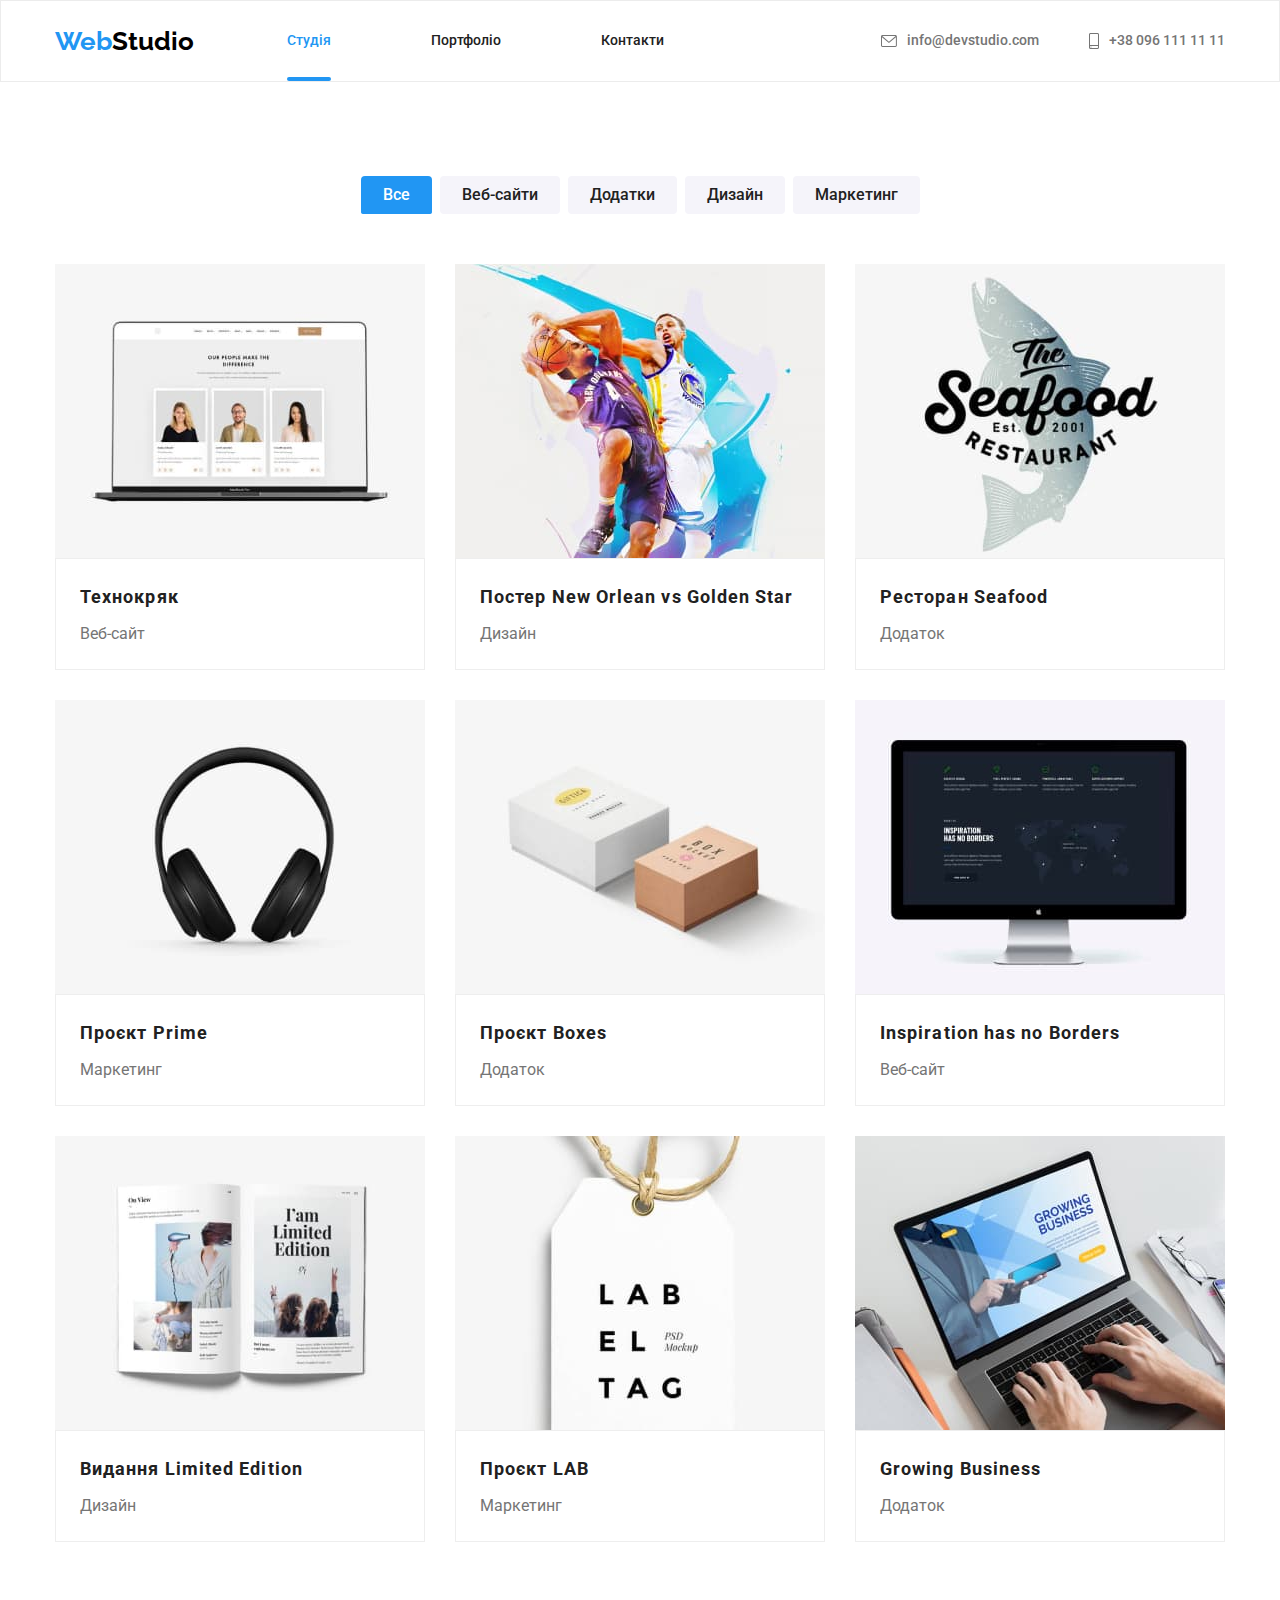
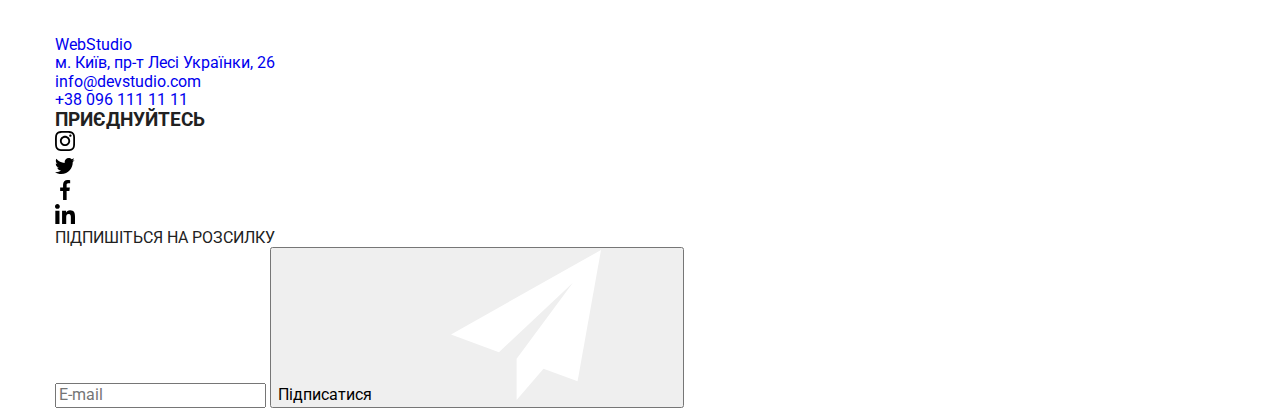
==== portfolio.html @ e9594032 "scss" ====
<!DOCTYPE html>
<html lang="en">
	<head>
		<meta charset="UTF-8" />
		<meta http-equiv="X-UA-Compatible" content="IE=edge" />
		<meta name="viewport" content="width=device-width, initial-scale=1.0" />
		<title>portfolio</title>
		<link rel="stylesheet" href="https://cdn.jsdelivr.net/npm/modern-normalize@1.1.0/modern-normalize.min.css" />
		<link rel="preconnect" href="https://fonts.googleapis.com" />
		<link rel="preconnect" href="https://fonts.gstatic.com" crossorigin />
		<link
			href="https://fonts.googleapis.com/css2?family=Raleway:wght@700&family=Roboto:wght@400;500;700;900&display=swap"
			rel="stylesheet"
		/>
		<link rel="stylesheet" href="./css/main.min.css" />
	</head>
	<body>
		<!-- HEDER -->
		<header class="page-header">
			<div class="container page-heder-container">
				<nav class="navigation">
					<a class="link logo" href="./index.html">Web<span class="logo2">Studio</span></a>
					<ul class="menu nav-menu">
						<li class="menu__item list">
							<a class="menu__link current link" href="./index.html">Студія</a>
						</li>
						<li class="menu__item list">
							<a class="menu__link link" href="./portfolio.html">Портфоліо</a>
						</li>
						<li class="menu__item list"><a class="menu__link link" href="">Контакти</a></li>
					</ul>
				</nav>
				<ul class="menu mail-phone-item">
					<li class="menu__item list">
						<a class="mail link" href="mailto:info@devstudio.com">
							<svg class="mail-svg" width="16" height="12">
								<use href="./images/svg/icons.svg#icon-envelope_hover"></use>
							</svg>
							info@devstudio.com</a
						>
					</li>
					<li class="menu__item list">
						<a class="phone-number link" href="tel:+380961111111">
							<svg class="phone-svg" width="10" height="16">
								<use href="./images/svg/icons.svg#icon-smartphone"></use>
							</svg>
							+38 096 111 11 11</a
						>
					</li>
				</ul>
				<button type="button" class="mobile-menu-open" data-menu-open>
					<svg class="mobile-menu-open_icon" width="40" height="40">
						<use href="./images/svg/icons.svg#icon-menu_40px"></use>
					</svg>
				</button>
			</div>
			<div class="mobile-menu is-open" data-menu>
				<div class="container mobile-menu__container">
					<button type="button" class="mobile-menu__close-btn" data-menu-close>
						<svg class="mobile-menu__close-icon" width="40" height="40">
							<use href="./images/svg/icons.svg#icon-close-black"></use>
						</svg>
					</button>
					<ul class="mobile-menu-item">
						<li class="mobile-menu-items list"
							><a class="mobile-menu-items-link current link" href="./index.html">Студія</a></li
						>
						<li class="mobile-menu-items list"
							><a class="mobile-menu-items-link link" href="./portfolio.html">Портфоліо</a></li
						>
						<li class="mobile-menu-items list"><a class="mobile-menu-items-link link" href="">Контакти</a></li>
					</ul>
					<ul class="mobile-menu-item-contacts">
						<li class="mobile-menu-contacts-phone list"
							><a class="mobile-menu-contacts-phone-link link" href="tel:+380961111111">+38 096 111 11 11</a></li
						>
						<li class="mobile-menu-contacts-mail list"
							><a class="mobile-menu-contacts-mail-link link" href="mailto:info@devstudio.com"
								>info@devstudio.com</a
							></li
						>
					</ul>
					<ul class="mobile-menu-item-social">
						<li class="list"><a class="mobile-menu-item-social-link link" href="">Instagram</a></li>
						<li class="list"><a class="mobile-menu-item-social-link link" href="">Twitter</a></li>
						<li class="list"><a class="mobile-menu-item-social-link link" href="">Facebook</a></li>
						<li class="list"><a class="mobile-menu-item-social-link link" href="">Linkedin</a></li>
					</ul>
				</div>
			</div>
		</header>
		<!-- /HEDER -->
		<main>
			<section class="portfolio-section">
				<div class="container">
					<h1 hidden>Портфоліо</h1>
					<ul class="portfolio-menu">
						<li class="list"><button class="portfolio-btn current" type="button">Все</button></li>
						<li class="list"><button class="portfolio-btn" type="button">Веб-сайти</button></li>
						<li class="list"><button class="portfolio-btn" type="button">Додатки</button></li>
						<li class="list"><button class="portfolio-btn" type="button">Дизайн</button></li>
						<li class="list"><button class="portfolio-btn" type="button">Маркетинг</button></li>
					</ul>
					<ul class="work-items">
						<li class="work-items-cards list">
							<a class="link-work-items-cards link" href="./images/portfolio/website.jpg">
								<div class="link-work-items-cards-wrapper"
									><img src="./images/portfolio/website.jpg" alt="laptop" width="370" height="295" />
									<p class="overlay"
										>Ресурс пропонує комплексні пропозиції з різним рівнем функціоналу та сервісів. Все це дозволить
										відвідувачу отримати вичерпні відомості про компанію чи приватну особу.</p
									></div
								>
								<div class="work-items-categories">
									<h2 class="works link">Технокряк</h2>
									<p class="categories-works list">Веб-сайт</p>
								</div></a
							>
						</li>
						<li class="work-items-cards list">
							<a class="link-work-items-cards link" href="./images/portfolio/design.jpg">
								<div class="link-work-items-cards-wrapper">
									<img src="./images/portfolio/design.jpg" alt="basketball players" width="370" height="295" />
									<p class="overlay"
										>Ресурс пропонує комплексні пропозиції з різним рівнем функціоналу та сервісів. Все це дозволить
										відвідувачу отримати вичерпні відомості про компанію чи приватну особу.</p
									></div
								>
								<div class="work-items-categories">
									<h2 class="works link">Постер New Orlean vs Golden Star</h2>
									<p class="categories-works list">Дизайн</p>
								</div></a
							>
						</li>
						<li class="work-items-cards list">
							<a class="link-work-items-cards link" href="./images/portfolio/seafood.jpg">
								<div class="link-work-items-cards-wrapper">
									<img src="./images/portfolio/seafood.jpg" alt="The seafood restaurant" width="370" height="295" />
									<p class="overlay"
										>Ресурс пропонує комплексні пропозиції з різним рівнем функціоналу та сервісів. Все це дозволить
										відвідувачу отримати вичерпні відомості про компанію чи приватну особу.</p
									></div
								>
								<div class="work-items-categories">
									<h2 class="works link">Ресторан Seafood</h2>
									<p class="categories-works list">Додаток</p>
								</div></a
							>
						</li>
						<li class="work-items-cards list">
							<a class="link-work-items-cards link" href="./images/portfolio/marketing.jpg">
								<div class="link-work-items-cards-wrapper">
									<img src="./images/portfolio/marketing.jpg" alt="headphones" width="370" height="295" />
									<p class="overlay"
										>Ресурс пропонує комплексні пропозиції з різним рівнем функціоналу та сервісів. Все це дозволить
										відвідувачу отримати вичерпні відомості про компанію чи приватну особу.</p
									></div
								>
								<div class="work-items-categories">
									<h2 class="works link">Проєкт Prime</h2>
									<p class="categories-works list">Маркетинг</p>
								</div></a
							>
						</li>
						<li class="work-items-cards list">
							<a class="link-work-items-cards link" href="./images/portfolio/boxes.jpg">
								<div class="link-work-items-cards-wrapper">
									<img src="./images/portfolio/boxes.jpg" alt="boxes" width="370" height="295" />
									<p class="overlay"
										>Ресурс пропонує комплексні пропозиції з різним рівнем функціоналу та сервісів. Все це дозволить
										відвідувачу отримати вичерпні відомості про компанію чи приватну особу.</p
									></div
								>
								<div class="work-items-categories">
									<h2 class="works link">Проєкт Boxes</h2>
									<p class="categories-works list">Додаток</p>
								</div></a
							>
						</li>
						<li class="work-items-cards list">
							<a class="link-work-items-cards link" href="./images/portfolio/inspiration.jpg">
								<div class="link-work-items-cards-wrapper">
									<img src="./images/portfolio/inspiration.jpg" alt="monitor" width="370" height="295" />
									<p class="overlay"
										>Ресурс пропонує комплексні пропозиції з різним рівнем функціоналу та сервісів. Все це дозволить
										відвідувачу отримати вичерпні відомості про компанію чи приватну особу.</p
									></div
								>
								<div class="work-items-categories">
									<h2 class="works link">Inspiration has no Borders</h2>
									<p class="categories-works list">Веб-сайт</p>
								</div></a
							>
						</li>
						<li class="work-items-cards list">
							<a class="link-work-items-cards link" href="./images/portfolio/limitededition.jpg">
								<div class="link-work-items-cards-wrapper">
									<img
										src="./images/portfolio/limitededition.jpg"
										alt="Издание Limited Edition"
										width="370"
										height="295"
									/>
									<p class="overlay"
										>Ресурс пропонує комплексні пропозиції з різним рівнем функціоналу та сервісів. Все це дозволить
										відвідувачу отримати вичерпні відомості про компанію чи приватну особу.</p
									></div
								>
								<div class="work-items-categories">
									<h2 class="works link">Видання Limited Edition</h2>
									<p class="categories-works list">Дизайн</p>
								</div></a
							>
						</li>
						<li class="work-items-cards list">
							<a class="link-work-items-cards link" href="./images/portfolio/lab.jpg">
								<div class="link-work-items-cards-wrapper">
									<img src="./images/portfolio/lab.jpg" alt="label LAB" width="370" height="295" />
									<p class="overlay"
										>Ресурс пропонує комплексні пропозиції з різним рівнем функціоналу та сервісів. Все це дозволить
										відвідувачу отримати вичерпні відомості про компанію чи приватну особу.</p
									></div
								>
								<div class="work-items-categories">
									<h2 class="works link">Проєкт LAB</h2>
									<p class="categories-works list">Маркетинг</p>
								</div></a
							>
						</li>
						<li class="work-items-cards list">
							<a class="link-work-items-cards link" href="./images/portfolio/growingbusiness.jpg">
								<div class="link-work-items-cards-wrapper">
									<img
										src="./images/portfolio/growingbusiness.jpg"
										alt="laptop Growing Business"
										width="370"
										height="295"
									/>
									<p class="overlay"
										>Ресурс пропонує комплексні пропозиції з різним рівнем функціоналу та сервісів. Все це дозволить
										відвідувачу отримати вичерпні відомості про компанію чи приватну особу.</p
									></div
								>
								<div class="work-items-categories">
									<h2 class="works link">Growing Business</h2>
									<p class="categories-works list">Додаток</p>
								</div></a
							>
						</li>
					</ul>
				</div>
			</section>
		</main>
		<!-- FOOTER -->
		<footer class="footer">
			<div class="container social-contacts">
				<div class="logo-footer-general">
					<a class="link logo-footer" href="./index.html">Web<span class="logo-footer2">Studio</span></a>
					<address class="address">
						<ul class="contacts">
							<li class="contacts-item list">
								<a class="item-gps link" href="https://goo.su/DPFk" target="_blank" rel="noopener noreferrer"
									>м. Київ, пр-т Лесі Українки, 26</a
								>
							</li>
							<li class="contacts-item list">
								<a class="item-mail link" href="mailto:info@devstudio.com">info@devstudio.com</a>
							</li>
							<li class="contacts-item list">
								<a class="item-phone-number link" href="tel:+380961111111">+38 096 111 11 11</a>
							</li>
						</ul>
					</address>
				</div>
				<div class="social-footer">
					<h3 class="join-in">ПРИЄДНУЙТЕСЬ</h3>
					<ul class="footer-social">
						<li class="footer-social-item list">
							<a class="footer-social-item-link" href="">
								<svg class="footer-social-item-svg" width="20" height="20">
									<use href="./images/svg/icons.svg#icon-instagram"></use></svg
							></a>
						</li>
						<li class="footer-social-item list">
							<a class="footer-social-item-link" href="">
								<svg class="footer-social-item-svg" width="20" height="20">
									<use href="./images/svg/icons.svg#icon-twitter"></use></svg
							></a>
						</li>
						<li class="footer-social-item list">
							<a class="footer-social-item-link" href="">
								<svg class="footer-social-item-svg" width="20" height="20">
									<use href="./images/svg/icons.svg#icon-facebook"></use></svg
							></a>
						</li>
						<li class="footer-social-item list">
							<a class="footer-social-item-link" href="">
								<svg class="footer-social-item-svg" width="20" height="20">
									<use href="./images/svg/icons.svg#icon-linkedin"></use></svg
							></a>
						</li>
					</ul>
				</div>
				<form class="footer-form">
					<p class="paragraph-footer-form">ПІДПИШІТЬСЯ НА РОЗСИЛКУ</p>
					<div class="footer-form-item">
						<label><input type="email" name="user-mail" class="footer-form-mail" placeholder="E-mail" /></label>
						<button type="submit" class="footer-form-submit"
							>Підписатися
							<svg class="footer-svg-icon">
								<use href="./images/svg/icons.svg#icon-icon_send"></use>
							</svg> </button></div
				></form>
			</div>
		</footer>
		<!-- /FOOTER -->
	</body>
</html>
---- css/main.min.css ----
:root{--accent-color: #2196f3;--paragraph-color: #757575;--hero-background: #c4c4c4;--main-text-color: #212121;--main-text-font-size: 14px;--btn-background-color: #188ce8;--footer-background-color: #2f303a;--mail-phone-footer-color: rgba(255, 255, 255, 0.6);--team-background-color: #f5f4fa;--logo2-heder-color: #000000;--text-color-modal-btn: #ffffff;--text-color-portfolio-btn-hf: #ffffff;--hero-text-color: #ffffff;--background-color-sections: #ffffff;--employee-background-color: #f5f4fa;--current-color: #ffffff;--item-gps-color: #ffffff;--logo2-footer-color: #ffffff;--portfolio-btn-background-color: #f5f4fa;--social-hover-svg: #ffffff}h1,h2,h3,h4,h5,h6,p{margin-top:0;margin-bottom:0}ul,ol{margin-top:0;margin-bottom:0;padding-left:0}img{display:block;max-width:100%;height:auto}button{cursor:pointer}.list{list-style:none}.link{text-decoration:none}body{font-family:"Roboto",sans-serif;color:var(--main-text-color)}.address{font-style:normal}.section{padding-top:94px;padding-bottom:94px}.container{padding-left:15px;padding-right:15px}@media screen and (min-width: 480px){.container{width:480px;margin-left:auto;margin-right:auto}}@media screen and (min-width: 768px){.container{width:768px}}@media screen and (min-width: 1200px){.container{width:1200px}}.hidden-title{position:absolute;width:1px;height:1px;margin:-1px;border:0;padding:0;white-space:nowrap;clip-path:inset(100%);clip:rect(0 0 0 0);overflow:hidden}.modal-btn{font-family:inherit;font-weight:700;font-size:16px;line-height:1.88;color:var(--text-color-modal-btn);background:var(--accent-color);border-radius:4px;padding-top:10px;padding-bottom:10px;padding-left:32px;padding-right:32px;transition:background-color 250ms cubic-bezier(0.4, 0, 0.2, 1)}.modal-btn:hover,.modal-btn:focus{background-color:var(--btn-background-color)}.portfolio-btn{font-family:inherit;font-weight:500;font-size:16px;line-height:1.62;color:var(--main-text-color);background:var(--portfolio-btn-background-color);border-radius:4px;padding:6px 22px;border:none;transition:background-color,color 250ms cubic-bezier(0.4, 0, 0.2, 1)}.portfolio-btn:hover,.portfolio-btn:focus{color:var(--text-color-portfolio-btn-hf);background:var(--accent-color);box-shadow:0px 3px 1px rgba(0,0,0,.1),0px 1px 2px rgba(0,0,0,.08),0px 2px 2px rgba(0,0,0,.12);border-radius:4px}@media screen and (max-width: 767px){.menu{display:none}}@media screen and (min-width: 768px){.navigation{display:flex;align-items:center}.nav-menu{display:flex;align-items:center;justify-content:center;gap:50px}.menu__link{display:flex;align-items:center;font-weight:500;font-size:var(--main-text-font-size);line-height:1.14;color:var(--main-text-color);padding-top:32px;padding-bottom:32px;transition:color 250ms cubic-bezier(0.4, 0, 0.2, 1)}.menu__link:hover,.menu__link:focus{color:var(--accent-color)}.current{position:relative;color:var(--accent-color)}.current::after{content:"";position:absolute;width:100%;height:4px;background:#2196f3;border-radius:2px;left:0;bottom:0}.mail-svg{margin-right:10px;fill:var(--paragraph-color)}.mail:hover .mail-svg,.mail:focus .mail-svg{fill:var(--accent-color)}.phone-svg{margin-right:10px;fill:var(--paragraph-color)}.phone-number:hover .phone-svg,.phone-number:focus .phone-svg{fill:var(--accent-color)}.mail-phone-item{margin-left:auto}.page-header{border:1px solid #ececec}.phone-number,.mail{display:flex;align-items:center;font-weight:500;font-size:var(--main-text-font-size);line-height:1.14;color:var(--paragraph-color);transition:color 250ms cubic-bezier(0.4, 0, 0.2, 1)}.phone-number:hover,.phone-number:focus,.mail:hover,.mail:focus{color:var(--accent-color)}.mail{margin-bottom:10px}}@media screen and (min-width: 1200px){.phone-number,.mail{margin-bottom:0}.menu{display:flex;align-items:center}.menu__item:not(:last-child){margin-right:50px}}.logo{font-family:"Raleway",sans-serif;font-weight:700;font-size:26px;line-height:1.19;color:var(--accent-color);margin-right:93px}.logo2{color:var(--logo2-heder-color)}.page-heder-container{display:flex;align-items:center;justify-content:space-between}.hero{text-align:center;background:#2f303a;margin-left:auto;margin-right:auto;background-repeat:no-repeat;background-position:center}@media screen and (min-device-pixel-ratio: 2)and (max-width: 767px),screen and (-webkit-min-device-pixel-ratio: 2)and (max-width: 767px),screen and (min-resolution: 192dpi)and (max-width: 767px),screen and (min-resolution: 2dppx)and (max-width: 767px){.hero{background-image:linear-gradient(rgba(47, 48, 58, 0.4), rgba(47, 48, 58, 0.4)),url("../images/mobile/hero/bg_mobile2x.jpg");padding:118px 0;max-width:480px;min-height:400px}}@media screen and (min-width: 480px){.hero{background-image:linear-gradient(rgba(47, 48, 58, 0.4), rgba(47, 48, 58, 0.4)),url("../images/mobile/hero/bg_mobile.jpg")}.hero-text{width:364px;font-weight:900;font-size:26px;line-height:1.62;text-align:center;color:var(--hero-text-color);margin-bottom:30px;margin-left:auto;margin-right:auto}.advantages-item-svg{display:flex;justify-content:center;align-items:center;width:450px;height:120px;background:#f5f4fa;border-radius:4px;margin-bottom:30px}.advantages-characteristic{text-align:center;margin-bottom:10px}.advantages-description{font-weight:400;font-size:14px;line-height:1.71;color:#757575;margin-bottom:30px}.our-advantages,.we-doing{background-color:var(--background-color-sections);padding:60px 0;margin-left:auto;margin-right:auto}}@media screen and (min-device-pixel-ratio: 2)and (min-width: 768px),screen and (-webkit-min-device-pixel-ratio: 2)and (min-width: 768px),screen and (min-resolution: 192dpi)and (min-width: 768px),screen and (min-resolution: 2dppx)and (min-width: 768px){.hero{background-image:linear-gradient(rgba(47, 48, 58, 0.4), rgba(47, 48, 58, 0.4)),url("../images/tab/hero/bg_tab2x.jpg");padding:118px 0;max-width:768px;min-height:400px}}@media screen and (min-width: 768px){.hero{background-image:linear-gradient(rgba(47, 48, 58, 0.4), rgba(47, 48, 58, 0.4)),url("../images/tab/hero/bg_tab.jpg")}.advantages-item{width:354px;height:120px;margin:15px;margin-bottom:136px}.advantages{display:flex;flex-wrap:wrap;justify-content:center;margin:-15px}.advantages-item-svg{width:354px;display:flex;justify-content:center;align-items:center;margin-bottom:30px;background-color:#f5f4fa;border-radius:4px;height:120px}}@media screen and (max-width: 1199px){.we-doing{display:none}}@media screen and (min-device-pixel-ratio: 2)and (min-width: 1200px),screen and (-webkit-min-device-pixel-ratio: 2)and (min-width: 1200px),screen and (min-resolution: 192dpi)and (min-width: 1200px),screen and (min-resolution: 2dppx)and (min-width: 1200px){.hero{background-image:linear-gradient(rgba(47, 48, 58, 0.4), rgba(47, 48, 58, 0.4)),url("../images/tab/hero/bg_tab.jpg");padding:200px 0;max-width:1600px;min-height:600px}}@media screen and (min-width: 1200px){.hero{background-image:linear-gradient(rgba(47, 48, 58, 0.4), rgba(47, 48, 58, 0.4)),url("../images/hero/bg.jpg");padding-top:200px;padding-bottom:200px}.hero-text{width:696px;font-size:44px;line-height:1.36;margin:0 auto}.advantages-item{width:270px;height:120px;background:#f5f4fa;border-radius:4px;margin-bottom:30px}.advantages-item-svg{width:270px}.advantages{margin:-15px}.our-advantages,.we-doing{background-color:var(--background-color-sections)}.we-doing{margin-top:118px;padding-top:0px}.we-doing-card{display:flex;flex-wrap:wrap;gap:30px}.we-doing-card-items{position:absolute}.we-doing-card-item{font-weight:700;font-size:14px;line-height:1.14;text-align:center;letter-spacing:.03em;text-transform:uppercase;color:#fff;margin-top:27px;margin-bottom:27px}.doing-card{position:relative}.doing{position:absolute;bottom:0;width:370px;height:70px;background:rgba(47,48,58,.8)}.responsibilities{font-weight:700;font-size:36px;line-height:1.17;text-align:center;margin-bottom:50px}}@media screen and (min-width: 480px){.team{background-color:var(--team-background-color)}.employee{background-color:var(--employee-background-color);box-shadow:0px 1px 3px rgba(0,0,0,.12),0px 1px 1px rgba(0,0,0,.14),0px 2px 1px rgba(0,0,0,.2);border-radius:0px 0px 4px 4px;height:622px;margin-bottom:30px}.employee-foto{width:450px}.our-team{font-weight:700;font-size:28px;line-height:1.18;text-align:center;color:#212121;margin-bottom:30px}.name-employee{font-weight:500;font-size:16px;line-height:1.19;margin-bottom:10px}.position{font-weight:400;font-size:16px;line-height:1.19;color:var(--paragraph-color);margin-bottom:16px}.employee-social{display:flex;justify-content:center;gap:10px}.employee-card{background:#fff;box-shadow:0px 1px 3px rgba(0,0,0,.12),0px 1px 1px rgba(0,0,0,.14),0px 2px 1px rgba(0,0,0,.2);border-radius:0px 0px 4px 4px;padding-top:30px;padding-bottom:30px;text-align:center}.employee-social-item-link{display:flex;justify-content:center;align-items:center;width:44px;height:44px;border-radius:100%;background-color:#fff;transition:background-color,fill 250ms cubic-bezier(0.4, 0, 0.2, 1)}.employee-social-item-link:hover,.employee-social-item-link:focus{background-color:var(--accent-color)}.employee-social-item-svg{fill:#afb1b8;transition:fill 250ms cubic-bezier(0.4, 0, 0.2, 1)}.employee-social-item-link:hover .employee-social-item-svg,.employee-social-item-link:focus .employee-social-item-svg{fill:var(--social-hover-svg)}}@media screen and (min-width: 768px){.employee-foto{width:354px}.employee{height:536px;margin:15px}.employees{display:flex;flex-wrap:wrap;margin:-15px}}@media screen and (min-width: 1200px){.our-team{font-weight:700;font-size:36px;line-height:1.17;text-align:center;padding-bottom:50px}.employee-foto{width:270px}.employee{min-height:428px}}.regular-customers-items{display:flex;justify-content:center;align-items:center;width:170px;height:92px;border:1px solid #afb1b8;border-radius:4px;transition:background-color 250ms cubic-bezier(0.4, 0, 0.2, 1)}.regular-customers-items:hover,.regular-customers-items:focus{background-color:#fff;border-color:#188ce8}.regular-customers-items-link-svg{fill:#afb1b8}@media screen and (max-width: 767px){.customers{padding:94px 0}.our-customers{font-weight:700;font-size:28px;line-height:1.18;text-align:center;color:var(--main-text-color);margin-bottom:50px}.regular-customers{display:flex;flex-wrap:wrap;justify-content:center;align-items:center;gap:30px}.regular-customers-items{flex-basis:calc((100% - 30px)/2);width:100%;height:92px}}@media screen and (min-width: 480px){.container.footer{display:block;justify-content:space-between}}.work-items{display:flex;flex-wrap:wrap;gap:30px}.work-items-cards:hover,.work-items-cards:focus{box-shadow:0px 1px 1px rgba(0,0,0,.12),0px 4px 4px rgba(0,0,0,.06),1px 4px 6px rgba(0,0,0,.16)}.works{font-weight:700;font-size:18px;line-height:2;letter-spacing:.06em;color:var(--main-text-color);padding-bottom:4px}.categories-works{font-weight:400;font-size:16px;line-height:1.88;color:var(--paragraph-color)}button.current{color:var(--current-color);background-color:var(--accent-color)}.portfolio-menu{display:flex;flex-wrap:wrap;gap:8px;margin-bottom:50px;justify-content:center}.work-items-categories{background:#fff;border:1px solid #eee;padding:20px 24px}.portfolio-section{padding:94px 0}.link-work-items-cards-wrapper{display:block;position:relative;overflow:hidden}.overlay{position:absolute;left:0;top:0;width:100%;height:100%;overflow:auto;background-color:rgba(33,150,243,.9);font-weight:400;font-size:18px;line-height:1.56;color:#fff;padding-top:63px;padding-bottom:63px;padding-left:24px;padding-right:24px;transform:translate(0, 100%);transition:background-color,transform 250ms cubic-bezier(0.4, 0, 0.2, 1)}.link-work-items-cards:hover .overlay,.link-work-items-cards:focus .overlay{transform:translate(0, 0)}.backdrop{position:fixed;z-index:100;top:0;left:0;width:100%;height:100%;background-color:rgba(0,0,0,.2);transition:opacity 250ms cubic-bezier(0.4, 0, 0.2, 1),visibility 250ms cubic-bezier(0.4, 0, 0.2, 1)}.backdrop.is-hidden{opacity:0;visibility:hidden;pointer-events:none}.modal{position:absolute;top:50%;left:50%;transform:translate(-50%, -50%);width:528px;height:581px;background:#fff;box-shadow:0px 1px 3px rgba(0,0,0,.12),0px 1px 1px rgba(0,0,0,.14),0px 2px 1px rgba(0,0,0,.2);border-radius:4px;padding:40px}.modal-close-btn{position:absolute;top:8px;right:8px;display:flex;justify-content:center;align-items:center;width:30px;height:30px;background:#fff;border:1px solid rgba(0,0,0,.1);padding:0;border-radius:50%;transition:border-color 250ms cubic-bezier(0.4, 0, 0.2, 1)}.modal-close-btn:hover,.modal-close-btn:focus{border-color:var(--accent-color)}.modal-close-btn-icon{transition:fill 250ms cubic-bezier(0.4, 0, 0.2, 1)}.modal-close-btn-icon:hover,.modal-close-btn-icon:focus{fill:var(--accent-color)}.modal-form{display:flex;flex-direction:column}.modal-form-input{width:100%;height:40px;border:1px solid rgba(33,33,33,.2);border-radius:4px;padding-left:42px;margin-bottom:10px;transition:border-color 250ms cubic-bezier(0.4, 0, 0.2, 1)}.modal-form-input:focus{outline:none;border-color:var(--accent-color)}.form-paragraph{font-weight:700;font-size:20px;line-height:1.15;text-align:center;color:#212121;margin-bottom:12px}.modal-form-input-desc{display:block;font-weight:400;font-size:12px;line-height:1.17;color:#757575;margin-bottom:4px}.modal-form-input-wrapper{position:relative}.modal-form-input-icon{position:absolute;display:block;height:18px;width:18px;left:12px;top:50%;transform:translate(0, -50%);transition:fill 250ms cubic-bezier(0.4, 0, 0.2, 1)}.modal-form-input:focus+.modal-form-input-icon{fill:var(--accent-color)}.modal-form-message{width:100%;height:120px;border:1px solid rgba(33,33,33,.2);border-radius:4px;resize:none;padding-top:12px;padding-left:16px;padding-bottom:12px;padding-right:16px;transition:border-color 250ms cubic-bezier(0.4, 0, 0.2, 1);margin-bottom:20px}.modal-form-message:focus{outline:none;border-color:var(--accent-color)}.modal-form-message::placeholder{font-weight:400;font-size:12px;line-height:14px;color:rgba(117,117,117,.5)}.modal-form-check-desc{display:flex;margin-bottom:30px;font-weight:400;font-size:14px;line-height:1.71;color:#757575;align-items:center}.modal-form-check-desc::before{display:block;align-items:center;justify-content:center;top:auto;left:auto;width:16px;height:15px;content:"";cursor:pointer;border:1px solid #303030;border-radius:4px;margin-right:7px;margin-left:12px}.modal-form-check:checked+.modal-form-check-desc::before{background-image:url(../images/modal_window/icon_check.jpg);border-radius:2px;background-size:16px 15px;background-position:center center}.modal-form-check-desc-link{color:#2196f3}.modal-form-submit{display:flex;justify-content:center;align-items:center;margin-left:124px;width:200px;height:50px;background:#2196f3;box-shadow:0px 4px 4px rgba(0,0,0,.15);border-radius:4px;color:#fff;border:none;transition:border-color 250ms cubic-bezier(0.4, 0, 0.2, 1);font-weight:700;font-size:16px;line-height:1.88;text-align:center}.modal-form-submit:hover,.modal-form-submit:focus{background:#188ce8}@media screen and (max-width: 767px){.mobile-menu{position:fixed;width:100%;height:100%;max-height:796px;z-index:1000;top:0;left:0;background-color:#fff;opacity:0;visibility:hidden;pointer-events:none;transition:opacity 250ms cubic-bezier(0.4, 0, 0.2, 1)}.mobile-menu.is-open{opacity:1;visibility:visible;pointer-events:auto}.mobile-menu__container{position:relative;padding-left:40px;padding-top:48px;padding-bottom:48px}.mobile-menu__close-btn{position:absolute;top:10px;right:15px;background-color:rgba(0,0,0,0);border:none;padding:0;line-height:0}.mobile-menu-open{background-color:rgba(0,0,0,0);border:none;padding:0;line-height:0}.mobile-menu-items-link{font-weight:500;font-size:40px;line-height:1.18;color:#212121;transition:color 1000ms cubic-bezier(0.4, 0, 0.2, 1)}.mobile-menu-items-link:hover,.mobile-menu-items-link:focus{color:var(--accent-color)}.mobile-menu-item{margin-bottom:302px}.mobile-menu-item-social{display:flex;align-items:center;justify-content:center;gap:20px}.mobile-menu-contacts-phone-link{font-weight:500;font-size:34px;line-height:1.18;color:#2196f3}.mobile-menu-contacts-mail-link{font-weight:500;font-size:24px;line-height:1.17;color:#757575}.mobile-menu-contacts-phone{margin-bottom:32px}.mobile-menu-contacts-mail{margin-bottom:64px}.mobile-menu-item-social-link{font-weight:500;font-size:18px;line-height:1.22;color:#2196f3}}@media screen and (min-width: 768px){.mobile-menu{display:none}.mobile-menu-open{display:none}}/*# sourceMappingURL=main.min.css.map */
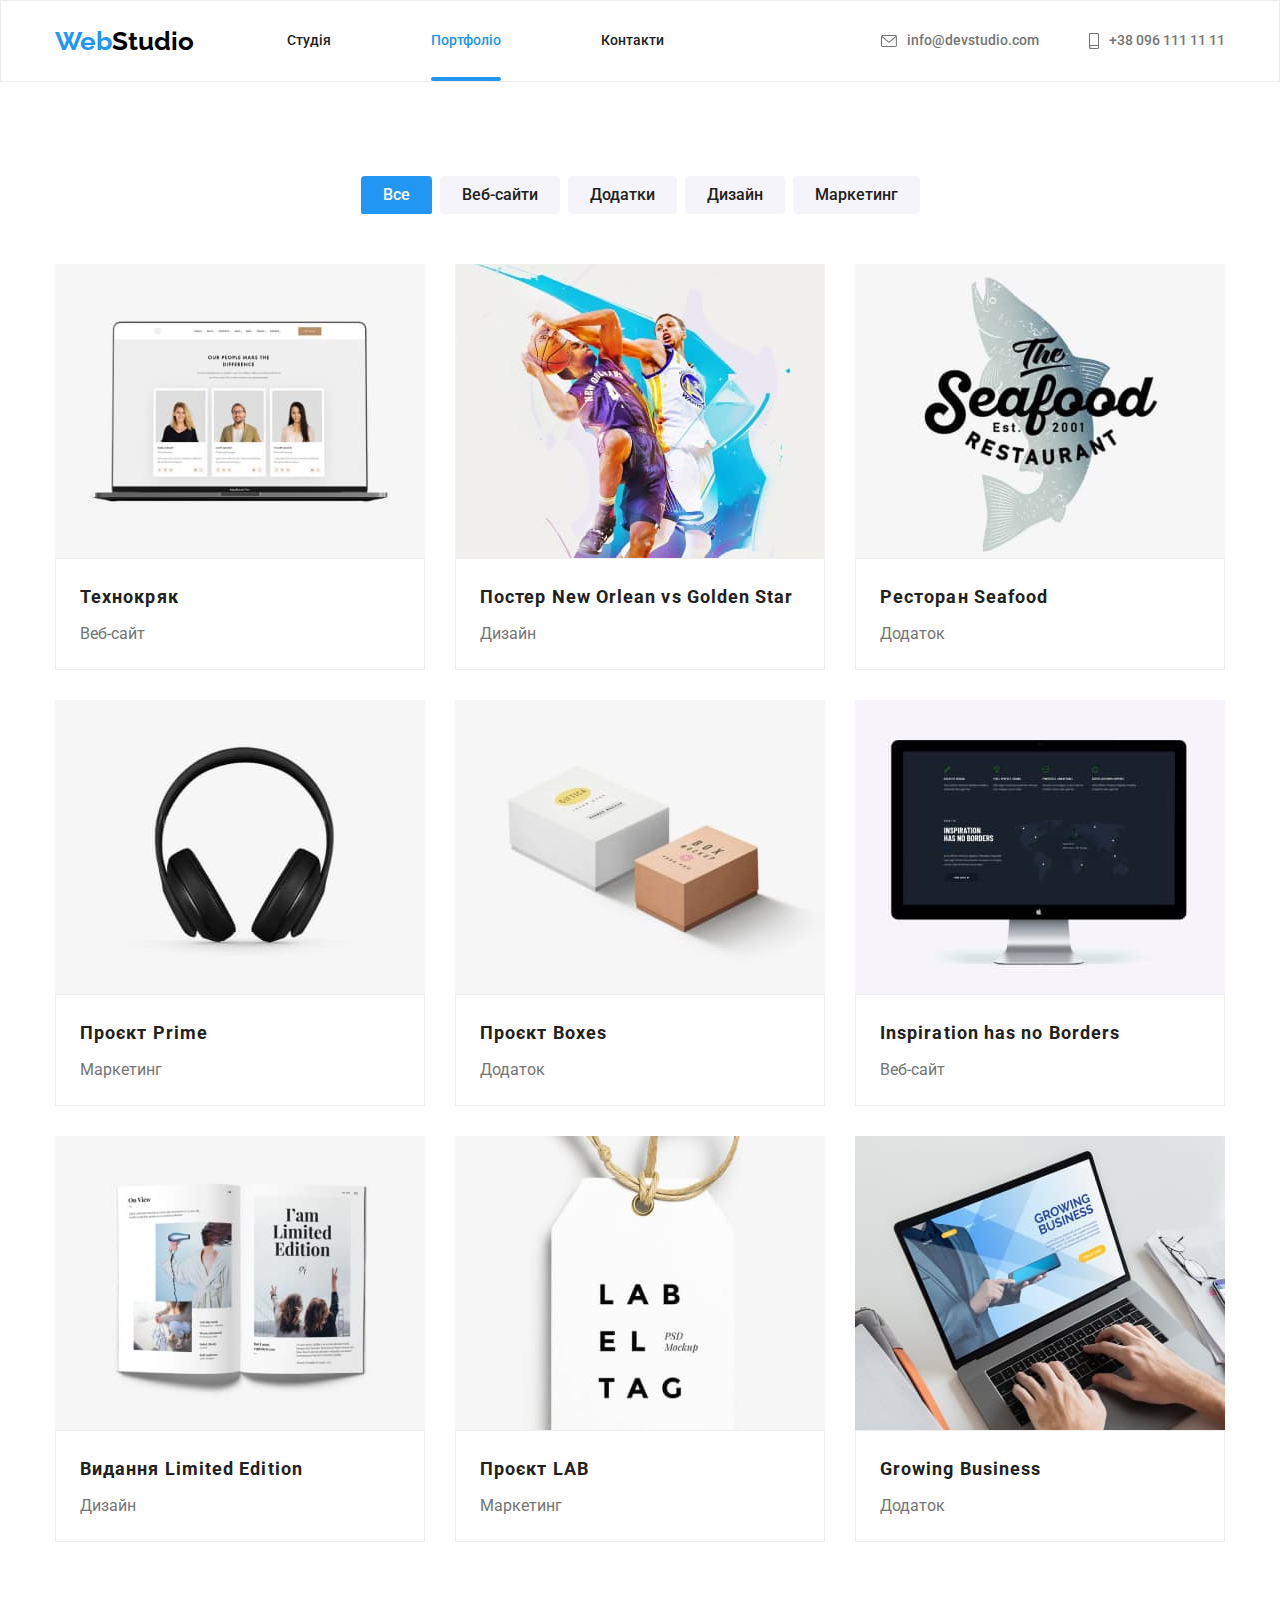
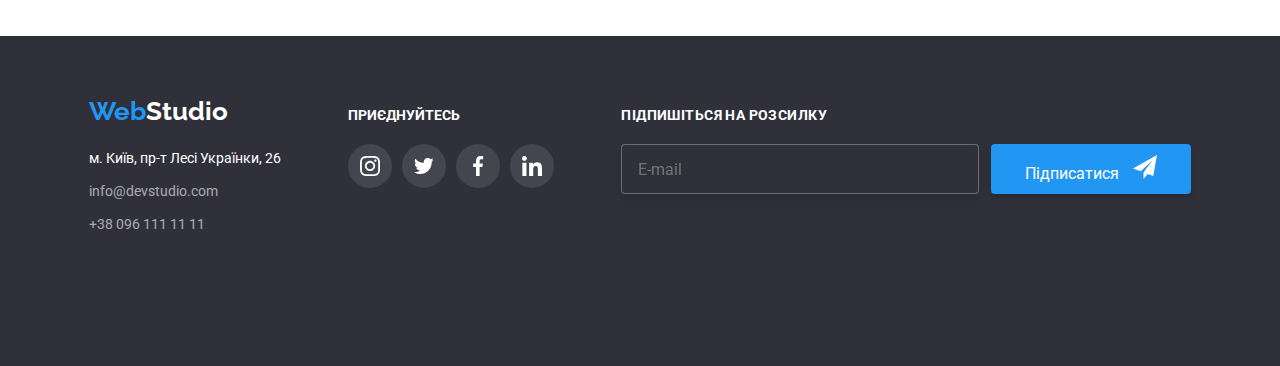
==== commit 7ec70a77: "final" ====
--- a/portfolio.html
+++ b/portfolio.html
@@ -22,10 +22,10 @@
 					<a class="link logo" href="./index.html">Web<span class="logo2">Studio</span></a>
 					<ul class="menu nav-menu">
 						<li class="menu__item list">
-							<a class="menu__link current link" href="./index.html">Студія</a>
+							<a class="menu__link link" href="./index.html">Студія</a>
 						</li>
 						<li class="menu__item list">
-							<a class="menu__link link" href="./portfolio.html">Портфоліо</a>
+							<a class="menu__link current link" href="./portfolio.html">Портфоліо</a>
 						</li>
 						<li class="menu__item list"><a class="menu__link link" href="">Контакти</a></li>
 					</ul>
@@ -104,8 +104,25 @@
 					<ul class="work-items">
 						<li class="work-items-cards list">
 							<a class="link-work-items-cards link" href="./images/portfolio/website.jpg">
-								<div class="link-work-items-cards-wrapper"
-									><img src="./images/portfolio/website.jpg" alt="laptop" width="370" height="295" />
+								<div class="link-work-items-cards-wrapper">
+									<picture>
+										<source
+											srcset="./images/portfolio/website.jpg 1x, ./images/desktop/portfolio/website2x.jpg 2x"
+											media="(min-width: 1200px)"
+										/>
+										<source
+											srcset="./images/tab/portfolio/website_tab.jpg 1x, ./images/tab/portfolio/website_tab2x.jpg 2x"
+											media="(min-width: 768px)"
+										/>
+										<source
+											srcset="
+												./images/mobile/portfolio/website_mobile.jpg   1x,
+												./images/mobile/portfolio/website_mobile2x.jpg 2x
+											"
+											media="(max-width: 767px)"
+										/>
+										<img src="./images/portfolio/website.jpg" alt="laptop" />
+									</picture>
 									<p class="overlay"
 										>Ресурс пропонує комплексні пропозиції з різним рівнем функціоналу та сервісів. Все це дозволить
 										відвідувачу отримати вичерпні відомості про компанію чи приватну особу.</p
@@ -120,7 +137,24 @@
 						<li class="work-items-cards list">
 							<a class="link-work-items-cards link" href="./images/portfolio/design.jpg">
 								<div class="link-work-items-cards-wrapper">
-									<img src="./images/portfolio/design.jpg" alt="basketball players" width="370" height="295" />
+									<picture>
+										<source
+											srcset="./images/portfolio/design.jpg 1x, ./images/desktop/portfolio/design2x.jpg 2x"
+											media="(min-width: 1200px)"
+										/>
+										<source
+											srcset="./images/tab/portfolio/design_tab.jpg 1x, ./images/tab/portfolio/design_tab2x.jpg 2x"
+											media="(min-width: 768px)"
+										/>
+										<source
+											srcset="
+												./images/mobile/portfolio/design_mobile.jpg   1x,
+												./images/mobile/portfolio/design_mobile2x.jpg 2x
+											"
+											media="(max-width: 767px)"
+										/>
+										<img src="./images/portfolio/design.jpg" alt="basketball players" />
+									</picture>
 									<p class="overlay"
 										>Ресурс пропонує комплексні пропозиції з різним рівнем функціоналу та сервісів. Все це дозволить
 										відвідувачу отримати вичерпні відомості про компанію чи приватну особу.</p
@@ -135,7 +169,24 @@
 						<li class="work-items-cards list">
 							<a class="link-work-items-cards link" href="./images/portfolio/seafood.jpg">
 								<div class="link-work-items-cards-wrapper">
-									<img src="./images/portfolio/seafood.jpg" alt="The seafood restaurant" width="370" height="295" />
+									<picture>
+										<source
+											srcset="./images/portfolio/seafood.jpg 1x, ./images/desktop/portfolio/seafood2x.jpg 2x"
+											media="(min-width: 1200px)"
+										/>
+										<source
+											srcset="./images/tab/portfolio/seafood_tab.jpg 1x, ./images/tab/portfolio/seafood_tab2x.jpg 2x"
+											media="(min-width: 768px)"
+										/>
+										<source
+											srcset="
+												./images/mobile/portfolio/seafood_mobile.jpg   1x,
+												./images/mobile/portfolio/seafood_mobile2x.jpg 2x
+											"
+											media="(max-width: 767px)"
+										/>
+										<img src="./images/portfolio/seafood.jpg" alt="The seafood restaurant" />
+									</picture>
 									<p class="overlay"
 										>Ресурс пропонує комплексні пропозиції з різним рівнем функціоналу та сервісів. Все це дозволить
 										відвідувачу отримати вичерпні відомості про компанію чи приватну особу.</p
@@ -150,7 +201,27 @@
 						<li class="work-items-cards list">
 							<a class="link-work-items-cards link" href="./images/portfolio/marketing.jpg">
 								<div class="link-work-items-cards-wrapper">
-									<img src="./images/portfolio/marketing.jpg" alt="headphones" width="370" height="295" />
+									<picture>
+										<source
+											srcset="./images/portfolio/marketing.jpg 1x, ./images/desktop/portfolio/marketing2x.jpg 2x"
+											media="(min-width: 1200px)"
+										/>
+										<source
+											srcset="
+												./images/tab/portfolio/marketing_tab.jpg   1x,
+												./images/tab/portfolio/marketing_tab2x.jpg 2x
+											"
+											media="(min-width: 768px)"
+										/>
+										<source
+											srcset="
+												./images/mobile/portfolio/marketing_mobile.jpg   1x,
+												./images/mobile/portfolio/marketing_mobile2x.jpg 2x
+											"
+											media="(max-width: 767px)"
+										/>
+										<img src="./images/portfolio/marketing.jpg" alt="headphones" />
+									</picture>
 									<p class="overlay"
 										>Ресурс пропонує комплексні пропозиції з різним рівнем функціоналу та сервісів. Все це дозволить
 										відвідувачу отримати вичерпні відомості про компанію чи приватну особу.</p
@@ -165,7 +236,24 @@
 						<li class="work-items-cards list">
 							<a class="link-work-items-cards link" href="./images/portfolio/boxes.jpg">
 								<div class="link-work-items-cards-wrapper">
-									<img src="./images/portfolio/boxes.jpg" alt="boxes" width="370" height="295" />
+									<picture>
+										<source
+											srcset="./images/portfolio/boxes.jpg 1x, ./images/desktop/portfolio/boxes2x.jpg 2x"
+											media="(min-width: 1200px)"
+										/>
+										<source
+											srcset="./images/tab/portfolio/boxes_tab.jpg 1x, ./images/tab/portfolio/boxes_tab2x.jpg 2x"
+											media="(min-width: 768px)"
+										/>
+										<source
+											srcset="
+												./images/mobile/portfolio/boxes_mobile.jpg   1x,
+												./images/mobile/portfolio/boxes_mobile2x.jpg 2x
+											"
+											media="(max-width: 767px)"
+										/>
+										<img src="./images/portfolio/boxes.jpg" alt="boxes" />
+									</picture>
 									<p class="overlay"
 										>Ресурс пропонує комплексні пропозиції з різним рівнем функціоналу та сервісів. Все це дозволить
 										відвідувачу отримати вичерпні відомості про компанію чи приватну особу.</p
@@ -180,7 +268,27 @@
 						<li class="work-items-cards list">
 							<a class="link-work-items-cards link" href="./images/portfolio/inspiration.jpg">
 								<div class="link-work-items-cards-wrapper">
-									<img src="./images/portfolio/inspiration.jpg" alt="monitor" width="370" height="295" />
+									<picture>
+										<source
+											srcset="./images/portfolio/inspiration.jpg 1x, ./images/desktop/portfolio/inspiration2x.jpg 2x"
+											media="(min-width: 1200px)"
+										/>
+										<source
+											srcset="
+												./images/tab/portfolio/inspiration_tab.jpg   1x,
+												./images/tab/portfolio/inspiration_tab2x.jpg 2x
+											"
+											media="(min-width: 768px)"
+										/>
+										<source
+											srcset="
+												./images/mobile/portfolio/inspiration_mobile.jpg   1x,
+												./images/mobile/portfolio/inspiration_mobile2x.jpg 2x
+											"
+											media="(max-width: 767px)"
+										/>
+										<img src="./images/portfolio/inspiration.jpg" alt="monitor" />
+									</picture>
 									<p class="overlay"
 										>Ресурс пропонує комплексні пропозиції з різним рівнем функціоналу та сервісів. Все це дозволить
 										відвідувачу отримати вичерпні відомості про компанію чи приватну особу.</p
@@ -195,12 +303,27 @@
 						<li class="work-items-cards list">
 							<a class="link-work-items-cards link" href="./images/portfolio/limitededition.jpg">
 								<div class="link-work-items-cards-wrapper">
-									<img
-										src="./images/portfolio/limitededition.jpg"
-										alt="Издание Limited Edition"
-										width="370"
-										height="295"
-									/>
+									<picture>
+										<source
+											srcset="
+												./images/portfolio/limitededition.jpg           1x,
+												./images/desktop/portfolio/limitededition2x.jpg 2x
+											"
+											media="(min-width: 1200px)" />
+										<source
+											srcset="
+												./images/tab/portfolio/limitededition_tab.jpg   1x,
+												./images/tab/portfolio/limitededition_tab2x.jpg 2x
+											"
+											media="(min-width: 768px)" />
+										<source
+											srcset="
+												./images/mobile/portfolio/limitededition_mobile.jpg   1x,
+												./images/mobile/portfolio/limitededition_mobile2x.jpg 2x
+											"
+											media="(max-width: 767px)" />
+										<img src="./images/portfolio/limitededition.jpg" alt="Издание Limited Edition"
+									/></picture>
 									<p class="overlay"
 										>Ресурс пропонує комплексні пропозиції з різним рівнем функціоналу та сервісів. Все це дозволить
 										відвідувачу отримати вичерпні відомості про компанію чи приватну особу.</p
@@ -215,7 +338,24 @@
 						<li class="work-items-cards list">
 							<a class="link-work-items-cards link" href="./images/portfolio/lab.jpg">
 								<div class="link-work-items-cards-wrapper">
-									<img src="./images/portfolio/lab.jpg" alt="label LAB" width="370" height="295" />
+									<picture>
+										<source
+											srcset="./images/portfolio/lab.jpg 1x, ./images/desktop/portfolio/lab2x.jpg 2x"
+											media="(min-width: 1200px)"
+										/>
+										<source
+											srcset="./images/tab/portfolio/lab_tab.jpg 1x, ./images/tab/portfolio/lab_tab2x.jpg 2x"
+											media="(min-width: 768px)"
+										/>
+										<source
+											srcset="
+												./images/mobile/portfolio/lab_mobile.jpg   1x,
+												./images/mobile/portfolio/lab_mobile2x.jpg 2x
+											"
+											media="(max-width: 767px)"
+										/>
+										<img src="./images/portfolio/lab.jpg" alt="label LAB" />
+									</picture>
 									<p class="overlay"
 										>Ресурс пропонує комплексні пропозиції з різним рівнем функціоналу та сервісів. Все це дозволить
 										відвідувачу отримати вичерпні відомості про компанію чи приватну особу.</p
@@ -230,12 +370,27 @@
 						<li class="work-items-cards list">
 							<a class="link-work-items-cards link" href="./images/portfolio/growingbusiness.jpg">
 								<div class="link-work-items-cards-wrapper">
-									<img
-										src="./images/portfolio/growingbusiness.jpg"
-										alt="laptop Growing Business"
-										width="370"
-										height="295"
-									/>
+									<picture>
+										<source
+											srcset="
+												./images/portfolio/growingbusiness.jpg           1x,
+												./images/desktop/portfolio/growingbusiness2x.jpg 2x
+											"
+											media="(min-width: 1200px)" />
+										<source
+											srcset="
+												./images/tab/portfolio/growingbusiness_tab.jpg   1x,
+												./images/tab/portfolio/growingbusiness_tab2x.jpg 2x
+											"
+											media="(min-width: 768px)" />
+										<source
+											srcset="
+												./images/mobile/portfolio/growingbusiness_mobile.jpg   1x,
+												./images/mobile/portfolio/growingbusiness_mobile2x.jpg 2x
+											"
+											media="(max-width: 767px)" />
+										<img src="./images/portfolio/growingbusiness.jpg" alt="laptop Growing Business"
+									/></picture>
 									<p class="overlay"
 										>Ресурс пропонує комплексні пропозиції з різним рівнем функціоналу та сервісів. Все це дозволить
 										відвідувачу отримати вичерпні відомості про компанію чи приватну особу.</p
@@ -314,5 +469,6 @@
 			</div>
 		</footer>
 		<!-- /FOOTER -->
+		<script src="./js/mobile-menu.js"></script>
 	</body>
 </html>
--- a/css/main.min.css
+++ b/css/main.min.css
@@ -1 +1 @@
-:root{--accent-color: #2196f3;--paragraph-color: #757575;--hero-background: #c4c4c4;--main-text-color: #212121;--main-text-font-size: 14px;--btn-background-color: #188ce8;--footer-background-color: #2f303a;--mail-phone-footer-color: rgba(255, 255, 255, 0.6);--team-background-color: #f5f4fa;--logo2-heder-color: #000000;--text-color-modal-btn: #ffffff;--text-color-portfolio-btn-hf: #ffffff;--hero-text-color: #ffffff;--background-color-sections: #ffffff;--employee-background-color: #f5f4fa;--current-color: #ffffff;--item-gps-color: #ffffff;--logo2-footer-color: #ffffff;--portfolio-btn-background-color: #f5f4fa;--social-hover-svg: #ffffff}h1,h2,h3,h4,h5,h6,p{margin-top:0;margin-bottom:0}ul,ol{margin-top:0;margin-bottom:0;padding-left:0}img{display:block;max-width:100%;height:auto}button{cursor:pointer}.list{list-style:none}.link{text-decoration:none}body{font-family:"Roboto",sans-serif;color:var(--main-text-color)}.address{font-style:normal}.section{padding-top:94px;padding-bottom:94px}.container{padding-left:15px;padding-right:15px}@media screen and (min-width: 480px){.container{width:480px;margin-left:auto;margin-right:auto}}@media screen and (min-width: 768px){.container{width:768px}}@media screen and (min-width: 1200px){.container{width:1200px}}.hidden-title{position:absolute;width:1px;height:1px;margin:-1px;border:0;padding:0;white-space:nowrap;clip-path:inset(100%);clip:rect(0 0 0 0);overflow:hidden}.modal-btn{font-family:inherit;font-weight:700;font-size:16px;line-height:1.88;color:var(--text-color-modal-btn);background:var(--accent-color);border-radius:4px;padding-top:10px;padding-bottom:10px;padding-left:32px;padding-right:32px;transition:background-color 250ms cubic-bezier(0.4, 0, 0.2, 1)}.modal-btn:hover,.modal-btn:focus{background-color:var(--btn-background-color)}.portfolio-btn{font-family:inherit;font-weight:500;font-size:16px;line-height:1.62;color:var(--main-text-color);background:var(--portfolio-btn-background-color);border-radius:4px;padding:6px 22px;border:none;transition:background-color,color 250ms cubic-bezier(0.4, 0, 0.2, 1)}.portfolio-btn:hover,.portfolio-btn:focus{color:var(--text-color-portfolio-btn-hf);background:var(--accent-color);box-shadow:0px 3px 1px rgba(0,0,0,.1),0px 1px 2px rgba(0,0,0,.08),0px 2px 2px rgba(0,0,0,.12);border-radius:4px}@media screen and (max-width: 767px){.menu{display:none}}@media screen and (min-width: 768px){.navigation{display:flex;align-items:center}.nav-menu{display:flex;align-items:center;justify-content:center;gap:50px}.menu__link{display:flex;align-items:center;font-weight:500;font-size:var(--main-text-font-size);line-height:1.14;color:var(--main-text-color);padding-top:32px;padding-bottom:32px;transition:color 250ms cubic-bezier(0.4, 0, 0.2, 1)}.menu__link:hover,.menu__link:focus{color:var(--accent-color)}.current{position:relative;color:var(--accent-color)}.current::after{content:"";position:absolute;width:100%;height:4px;background:#2196f3;border-radius:2px;left:0;bottom:0}.mail-svg{margin-right:10px;fill:var(--paragraph-color)}.mail:hover .mail-svg,.mail:focus .mail-svg{fill:var(--accent-color)}.phone-svg{margin-right:10px;fill:var(--paragraph-color)}.phone-number:hover .phone-svg,.phone-number:focus .phone-svg{fill:var(--accent-color)}.mail-phone-item{margin-left:auto}.page-header{border:1px solid #ececec}.phone-number,.mail{display:flex;align-items:center;font-weight:500;font-size:var(--main-text-font-size);line-height:1.14;color:var(--paragraph-color);transition:color 250ms cubic-bezier(0.4, 0, 0.2, 1)}.phone-number:hover,.phone-number:focus,.mail:hover,.mail:focus{color:var(--accent-color)}.mail{margin-bottom:10px}}@media screen and (min-width: 1200px){.phone-number,.mail{margin-bottom:0}.menu{display:flex;align-items:center}.menu__item:not(:last-child){margin-right:50px}}.logo{font-family:"Raleway",sans-serif;font-weight:700;font-size:26px;line-height:1.19;color:var(--accent-color);margin-right:93px}.logo2{color:var(--logo2-heder-color)}.page-heder-container{display:flex;align-items:center;justify-content:space-between}.hero{text-align:center;background:#2f303a;margin-left:auto;margin-right:auto;background-repeat:no-repeat;background-position:center}@media screen and (min-device-pixel-ratio: 2)and (max-width: 767px),screen and (-webkit-min-device-pixel-ratio: 2)and (max-width: 767px),screen and (min-resolution: 192dpi)and (max-width: 767px),screen and (min-resolution: 2dppx)and (max-width: 767px){.hero{background-image:linear-gradient(rgba(47, 48, 58, 0.4), rgba(47, 48, 58, 0.4)),url("../images/mobile/hero/bg_mobile2x.jpg");padding:118px 0;max-width:480px;min-height:400px}}@media screen and (min-width: 480px){.hero{background-image:linear-gradient(rgba(47, 48, 58, 0.4), rgba(47, 48, 58, 0.4)),url("../images/mobile/hero/bg_mobile.jpg")}.hero-text{width:364px;font-weight:900;font-size:26px;line-height:1.62;text-align:center;color:var(--hero-text-color);margin-bottom:30px;margin-left:auto;margin-right:auto}.advantages-item-svg{display:flex;justify-content:center;align-items:center;width:450px;height:120px;background:#f5f4fa;border-radius:4px;margin-bottom:30px}.advantages-characteristic{text-align:center;margin-bottom:10px}.advantages-description{font-weight:400;font-size:14px;line-height:1.71;color:#757575;margin-bottom:30px}.our-advantages,.we-doing{background-color:var(--background-color-sections);padding:60px 0;margin-left:auto;margin-right:auto}}@media screen and (min-device-pixel-ratio: 2)and (min-width: 768px),screen and (-webkit-min-device-pixel-ratio: 2)and (min-width: 768px),screen and (min-resolution: 192dpi)and (min-width: 768px),screen and (min-resolution: 2dppx)and (min-width: 768px){.hero{background-image:linear-gradient(rgba(47, 48, 58, 0.4), rgba(47, 48, 58, 0.4)),url("../images/tab/hero/bg_tab2x.jpg");padding:118px 0;max-width:768px;min-height:400px}}@media screen and (min-width: 768px){.hero{background-image:linear-gradient(rgba(47, 48, 58, 0.4), rgba(47, 48, 58, 0.4)),url("../images/tab/hero/bg_tab.jpg")}.advantages-item{width:354px;height:120px;margin:15px;margin-bottom:136px}.advantages{display:flex;flex-wrap:wrap;justify-content:center;margin:-15px}.advantages-item-svg{width:354px;display:flex;justify-content:center;align-items:center;margin-bottom:30px;background-color:#f5f4fa;border-radius:4px;height:120px}}@media screen and (max-width: 1199px){.we-doing{display:none}}@media screen and (min-device-pixel-ratio: 2)and (min-width: 1200px),screen and (-webkit-min-device-pixel-ratio: 2)and (min-width: 1200px),screen and (min-resolution: 192dpi)and (min-width: 1200px),screen and (min-resolution: 2dppx)and (min-width: 1200px){.hero{background-image:linear-gradient(rgba(47, 48, 58, 0.4), rgba(47, 48, 58, 0.4)),url("../images/tab/hero/bg_tab.jpg");padding:200px 0;max-width:1600px;min-height:600px}}@media screen and (min-width: 1200px){.hero{background-image:linear-gradient(rgba(47, 48, 58, 0.4), rgba(47, 48, 58, 0.4)),url("../images/hero/bg.jpg");padding-top:200px;padding-bottom:200px}.hero-text{width:696px;font-size:44px;line-height:1.36;margin:0 auto}.advantages-item{width:270px;height:120px;background:#f5f4fa;border-radius:4px;margin-bottom:30px}.advantages-item-svg{width:270px}.advantages{margin:-15px}.our-advantages,.we-doing{background-color:var(--background-color-sections)}.we-doing{margin-top:118px;padding-top:0px}.we-doing-card{display:flex;flex-wrap:wrap;gap:30px}.we-doing-card-items{position:absolute}.we-doing-card-item{font-weight:700;font-size:14px;line-height:1.14;text-align:center;letter-spacing:.03em;text-transform:uppercase;color:#fff;margin-top:27px;margin-bottom:27px}.doing-card{position:relative}.doing{position:absolute;bottom:0;width:370px;height:70px;background:rgba(47,48,58,.8)}.responsibilities{font-weight:700;font-size:36px;line-height:1.17;text-align:center;margin-bottom:50px}}@media screen and (min-width: 480px){.team{background-color:var(--team-background-color)}.employee{background-color:var(--employee-background-color);box-shadow:0px 1px 3px rgba(0,0,0,.12),0px 1px 1px rgba(0,0,0,.14),0px 2px 1px rgba(0,0,0,.2);border-radius:0px 0px 4px 4px;height:622px;margin-bottom:30px}.employee-foto{width:450px}.our-team{font-weight:700;font-size:28px;line-height:1.18;text-align:center;color:#212121;margin-bottom:30px}.name-employee{font-weight:500;font-size:16px;line-height:1.19;margin-bottom:10px}.position{font-weight:400;font-size:16px;line-height:1.19;color:var(--paragraph-color);margin-bottom:16px}.employee-social{display:flex;justify-content:center;gap:10px}.employee-card{background:#fff;box-shadow:0px 1px 3px rgba(0,0,0,.12),0px 1px 1px rgba(0,0,0,.14),0px 2px 1px rgba(0,0,0,.2);border-radius:0px 0px 4px 4px;padding-top:30px;padding-bottom:30px;text-align:center}.employee-social-item-link{display:flex;justify-content:center;align-items:center;width:44px;height:44px;border-radius:100%;background-color:#fff;transition:background-color,fill 250ms cubic-bezier(0.4, 0, 0.2, 1)}.employee-social-item-link:hover,.employee-social-item-link:focus{background-color:var(--accent-color)}.employee-social-item-svg{fill:#afb1b8;transition:fill 250ms cubic-bezier(0.4, 0, 0.2, 1)}.employee-social-item-link:hover .employee-social-item-svg,.employee-social-item-link:focus .employee-social-item-svg{fill:var(--social-hover-svg)}}@media screen and (min-width: 768px){.employee-foto{width:354px}.employee{height:536px;margin:15px}.employees{display:flex;flex-wrap:wrap;margin:-15px}}@media screen and (min-width: 1200px){.our-team{font-weight:700;font-size:36px;line-height:1.17;text-align:center;padding-bottom:50px}.employee-foto{width:270px}.employee{min-height:428px}}.regular-customers-items{display:flex;justify-content:center;align-items:center;width:170px;height:92px;border:1px solid #afb1b8;border-radius:4px;transition:background-color 250ms cubic-bezier(0.4, 0, 0.2, 1)}.regular-customers-items:hover,.regular-customers-items:focus{background-color:#fff;border-color:#188ce8}.regular-customers-items-link-svg{fill:#afb1b8}@media screen and (max-width: 767px){.customers{padding:94px 0}.our-customers{font-weight:700;font-size:28px;line-height:1.18;text-align:center;color:var(--main-text-color);margin-bottom:50px}.regular-customers{display:flex;flex-wrap:wrap;justify-content:center;align-items:center;gap:30px}.regular-customers-items{flex-basis:calc((100% - 30px)/2);width:100%;height:92px}}@media screen and (min-width: 480px){.container.footer{display:block;justify-content:space-between}}.work-items{display:flex;flex-wrap:wrap;gap:30px}.work-items-cards:hover,.work-items-cards:focus{box-shadow:0px 1px 1px rgba(0,0,0,.12),0px 4px 4px rgba(0,0,0,.06),1px 4px 6px rgba(0,0,0,.16)}.works{font-weight:700;font-size:18px;line-height:2;letter-spacing:.06em;color:var(--main-text-color);padding-bottom:4px}.categories-works{font-weight:400;font-size:16px;line-height:1.88;color:var(--paragraph-color)}button.current{color:var(--current-color);background-color:var(--accent-color)}.portfolio-menu{display:flex;flex-wrap:wrap;gap:8px;margin-bottom:50px;justify-content:center}.work-items-categories{background:#fff;border:1px solid #eee;padding:20px 24px}.portfolio-section{padding:94px 0}.link-work-items-cards-wrapper{display:block;position:relative;overflow:hidden}.overlay{position:absolute;left:0;top:0;width:100%;height:100%;overflow:auto;background-color:rgba(33,150,243,.9);font-weight:400;font-size:18px;line-height:1.56;color:#fff;padding-top:63px;padding-bottom:63px;padding-left:24px;padding-right:24px;transform:translate(0, 100%);transition:background-color,transform 250ms cubic-bezier(0.4, 0, 0.2, 1)}.link-work-items-cards:hover .overlay,.link-work-items-cards:focus .overlay{transform:translate(0, 0)}.backdrop{position:fixed;z-index:100;top:0;left:0;width:100%;height:100%;background-color:rgba(0,0,0,.2);transition:opacity 250ms cubic-bezier(0.4, 0, 0.2, 1),visibility 250ms cubic-bezier(0.4, 0, 0.2, 1)}.backdrop.is-hidden{opacity:0;visibility:hidden;pointer-events:none}.modal{position:absolute;top:50%;left:50%;transform:translate(-50%, -50%);width:528px;height:581px;background:#fff;box-shadow:0px 1px 3px rgba(0,0,0,.12),0px 1px 1px rgba(0,0,0,.14),0px 2px 1px rgba(0,0,0,.2);border-radius:4px;padding:40px}.modal-close-btn{position:absolute;top:8px;right:8px;display:flex;justify-content:center;align-items:center;width:30px;height:30px;background:#fff;border:1px solid rgba(0,0,0,.1);padding:0;border-radius:50%;transition:border-color 250ms cubic-bezier(0.4, 0, 0.2, 1)}.modal-close-btn:hover,.modal-close-btn:focus{border-color:var(--accent-color)}.modal-close-btn-icon{transition:fill 250ms cubic-bezier(0.4, 0, 0.2, 1)}.modal-close-btn-icon:hover,.modal-close-btn-icon:focus{fill:var(--accent-color)}.modal-form{display:flex;flex-direction:column}.modal-form-input{width:100%;height:40px;border:1px solid rgba(33,33,33,.2);border-radius:4px;padding-left:42px;margin-bottom:10px;transition:border-color 250ms cubic-bezier(0.4, 0, 0.2, 1)}.modal-form-input:focus{outline:none;border-color:var(--accent-color)}.form-paragraph{font-weight:700;font-size:20px;line-height:1.15;text-align:center;color:#212121;margin-bottom:12px}.modal-form-input-desc{display:block;font-weight:400;font-size:12px;line-height:1.17;color:#757575;margin-bottom:4px}.modal-form-input-wrapper{position:relative}.modal-form-input-icon{position:absolute;display:block;height:18px;width:18px;left:12px;top:50%;transform:translate(0, -50%);transition:fill 250ms cubic-bezier(0.4, 0, 0.2, 1)}.modal-form-input:focus+.modal-form-input-icon{fill:var(--accent-color)}.modal-form-message{width:100%;height:120px;border:1px solid rgba(33,33,33,.2);border-radius:4px;resize:none;padding-top:12px;padding-left:16px;padding-bottom:12px;padding-right:16px;transition:border-color 250ms cubic-bezier(0.4, 0, 0.2, 1);margin-bottom:20px}.modal-form-message:focus{outline:none;border-color:var(--accent-color)}.modal-form-message::placeholder{font-weight:400;font-size:12px;line-height:14px;color:rgba(117,117,117,.5)}.modal-form-check-desc{display:flex;margin-bottom:30px;font-weight:400;font-size:14px;line-height:1.71;color:#757575;align-items:center}.modal-form-check-desc::before{display:block;align-items:center;justify-content:center;top:auto;left:auto;width:16px;height:15px;content:"";cursor:pointer;border:1px solid #303030;border-radius:4px;margin-right:7px;margin-left:12px}.modal-form-check:checked+.modal-form-check-desc::before{background-image:url(../images/modal_window/icon_check.jpg);border-radius:2px;background-size:16px 15px;background-position:center center}.modal-form-check-desc-link{color:#2196f3}.modal-form-submit{display:flex;justify-content:center;align-items:center;margin-left:124px;width:200px;height:50px;background:#2196f3;box-shadow:0px 4px 4px rgba(0,0,0,.15);border-radius:4px;color:#fff;border:none;transition:border-color 250ms cubic-bezier(0.4, 0, 0.2, 1);font-weight:700;font-size:16px;line-height:1.88;text-align:center}.modal-form-submit:hover,.modal-form-submit:focus{background:#188ce8}@media screen and (max-width: 767px){.mobile-menu{position:fixed;width:100%;height:100%;max-height:796px;z-index:1000;top:0;left:0;background-color:#fff;opacity:0;visibility:hidden;pointer-events:none;transition:opacity 250ms cubic-bezier(0.4, 0, 0.2, 1)}.mobile-menu.is-open{opacity:1;visibility:visible;pointer-events:auto}.mobile-menu__container{position:relative;padding-left:40px;padding-top:48px;padding-bottom:48px}.mobile-menu__close-btn{position:absolute;top:10px;right:15px;background-color:rgba(0,0,0,0);border:none;padding:0;line-height:0}.mobile-menu-open{background-color:rgba(0,0,0,0);border:none;padding:0;line-height:0}.mobile-menu-items-link{font-weight:500;font-size:40px;line-height:1.18;color:#212121;transition:color 1000ms cubic-bezier(0.4, 0, 0.2, 1)}.mobile-menu-items-link:hover,.mobile-menu-items-link:focus{color:var(--accent-color)}.mobile-menu-item{margin-bottom:302px}.mobile-menu-item-social{display:flex;align-items:center;justify-content:center;gap:20px}.mobile-menu-contacts-phone-link{font-weight:500;font-size:34px;line-height:1.18;color:#2196f3}.mobile-menu-contacts-mail-link{font-weight:500;font-size:24px;line-height:1.17;color:#757575}.mobile-menu-contacts-phone{margin-bottom:32px}.mobile-menu-contacts-mail{margin-bottom:64px}.mobile-menu-item-social-link{font-weight:500;font-size:18px;line-height:1.22;color:#2196f3}}@media screen and (min-width: 768px){.mobile-menu{display:none}.mobile-menu-open{display:none}}/*# sourceMappingURL=main.min.css.map */+:root{--accent-color: #2196f3;--paragraph-color: #757575;--hero-background: #c4c4c4;--main-text-color: #212121;--main-text-font-size: 14px;--btn-background-color: #188ce8;--footer-background-color: #2f303a;--mail-phone-footer-color: rgba(255, 255, 255, 0.6);--team-background-color: #f5f4fa;--logo2-heder-color: #000000;--text-color-modal-btn: #ffffff;--text-color-portfolio-btn-hf: #ffffff;--hero-text-color: #ffffff;--background-color-sections: #ffffff;--employee-background-color: #f5f4fa;--current-color: #ffffff;--item-gps-color: #ffffff;--logo2-footer-color: #ffffff;--portfolio-btn-background-color: #f5f4fa;--social-hover-svg: #ffffff}h1,h2,h3,h4,h5,h6,p{margin-top:0;margin-bottom:0}ul,ol{margin-top:0;margin-bottom:0;padding-left:0}img{display:block;max-width:100%;height:auto}button{cursor:pointer}.list{list-style:none}.link{text-decoration:none}body{font-family:"Roboto",sans-serif;color:var(--main-text-color)}.address{font-style:normal}.section{padding-top:94px;padding-bottom:94px}.container{padding-left:15px;padding-right:15px}@media screen and (min-width: 480px){.container{width:480px;margin-left:auto;margin-right:auto}}@media screen and (min-width: 768px){.container{width:768px}}@media screen and (min-width: 1200px){.container{width:1200px}}.hidden-title{position:absolute;width:1px;height:1px;margin:-1px;border:0;padding:0;white-space:nowrap;clip-path:inset(100%);clip:rect(0 0 0 0);overflow:hidden}.modal-btn{font-family:inherit;font-weight:700;font-size:16px;line-height:1.88;color:var(--text-color-modal-btn);background:var(--accent-color);border-radius:4px;padding-top:10px;padding-bottom:10px;padding-left:32px;padding-right:32px;transition:background-color 250ms cubic-bezier(0.4, 0, 0.2, 1)}.modal-btn:hover,.modal-btn:focus{background-color:var(--btn-background-color)}.portfolio-btn{font-family:inherit;font-weight:500;font-size:16px;line-height:1.62;color:var(--main-text-color);background:var(--portfolio-btn-background-color);border-radius:4px;padding:6px 22px;border:none;transition:background-color,color 250ms cubic-bezier(0.4, 0, 0.2, 1)}.portfolio-btn:hover,.portfolio-btn:focus{color:var(--text-color-portfolio-btn-hf);background:var(--accent-color);box-shadow:0px 3px 1px rgba(0,0,0,.1),0px 1px 2px rgba(0,0,0,.08),0px 2px 2px rgba(0,0,0,.12);border-radius:4px}@media screen and (max-width: 767px){.menu{display:none}}@media screen and (min-width: 768px){.navigation{display:flex;align-items:center}.nav-menu{display:flex;align-items:center;justify-content:center;gap:50px}.menu__link{display:flex;align-items:center;font-weight:500;font-size:var(--main-text-font-size);line-height:1.14;color:var(--main-text-color);padding-top:32px;padding-bottom:32px;transition:color 250ms cubic-bezier(0.4, 0, 0.2, 1)}.menu__link:hover,.menu__link:focus{color:var(--accent-color)}.current{position:relative;color:var(--accent-color)}.current::after{content:"";position:absolute;width:100%;height:4px;background:#2196f3;border-radius:2px;left:0;bottom:0}.mail-svg{margin-right:10px;fill:var(--paragraph-color)}.mail:hover .mail-svg,.mail:focus .mail-svg{fill:var(--accent-color)}.phone-svg{margin-right:10px;fill:var(--paragraph-color)}.phone-number:hover .phone-svg,.phone-number:focus .phone-svg{fill:var(--accent-color)}.mail-phone-item{margin-left:auto}.page-header{border:1px solid #ececec}.phone-number,.mail{display:flex;align-items:center;font-weight:500;font-size:var(--main-text-font-size);line-height:1.14;color:var(--paragraph-color);transition:color 250ms cubic-bezier(0.4, 0, 0.2, 1)}.phone-number:hover,.phone-number:focus,.mail:hover,.mail:focus{color:var(--accent-color)}.mail{margin-bottom:10px}}@media screen and (min-width: 1200px){.phone-number,.mail{margin-bottom:0}.menu{display:flex;align-items:center}.menu__item:not(:last-child){margin-right:50px}}.logo{font-family:"Raleway",sans-serif;font-weight:700;font-size:26px;line-height:1.19;color:var(--accent-color);margin-right:93px}.logo2{color:var(--logo2-heder-color)}.page-heder-container{display:flex;align-items:center;justify-content:space-between}.hero{text-align:center;background:#2f303a;margin-left:auto;margin-right:auto;background-repeat:no-repeat;background-position:center}@media screen and (min-device-pixel-ratio: 2)and (max-width: 767px),screen and (-webkit-min-device-pixel-ratio: 2)and (max-width: 767px),screen and (min-resolution: 192dpi)and (max-width: 767px),screen and (min-resolution: 2dppx)and (max-width: 767px){.hero{background-image:linear-gradient(rgba(47, 48, 58, 0.4), rgba(47, 48, 58, 0.4)),url("../images/mobile/hero/bg_mobile2x.jpg");padding:118px 0;max-width:480px;min-height:400px}}@media screen and (min-width: 480px){.hero{background-image:linear-gradient(rgba(47, 48, 58, 0.4), rgba(47, 48, 58, 0.4)),url("../images/mobile/hero/bg_mobile.jpg")}.hero-text{width:364px;font-weight:900;font-size:26px;line-height:1.62;text-align:center;color:var(--hero-text-color);margin-bottom:30px;margin-left:auto;margin-right:auto}.advantages-item-svg{display:flex;justify-content:center;align-items:center;width:450px;height:120px;background:#f5f4fa;border-radius:4px;margin-bottom:30px}.advantages-characteristic{text-align:center;margin-bottom:10px}.advantages-description{font-weight:400;font-size:14px;line-height:1.71;color:#757575;margin-bottom:30px}.our-advantages,.we-doing{background-color:var(--background-color-sections);padding:60px 0;margin-left:auto;margin-right:auto}}@media screen and (min-device-pixel-ratio: 2)and (min-width: 768px),screen and (-webkit-min-device-pixel-ratio: 2)and (min-width: 768px),screen and (min-resolution: 192dpi)and (min-width: 768px),screen and (min-resolution: 2dppx)and (min-width: 768px){.hero{background-image:linear-gradient(rgba(47, 48, 58, 0.4), rgba(47, 48, 58, 0.4)),url("../images/tab/hero/bg_tab2x.jpg");padding:118px 0;max-width:768px;min-height:400px}}@media screen and (min-width: 768px){.hero{background-image:linear-gradient(rgba(47, 48, 58, 0.4), rgba(47, 48, 58, 0.4)),url("../images/tab/hero/bg_tab.jpg")}.advantages-item{width:354px;height:120px;margin:15px;margin-bottom:136px}.advantages{display:flex;flex-wrap:wrap;justify-content:center;margin:-15px}.advantages-item-svg{width:354px;display:flex;justify-content:center;align-items:center;margin-bottom:30px;background-color:#f5f4fa;border-radius:4px;height:120px}}@media screen and (max-width: 1199px){.we-doing{display:none}}@media screen and (min-device-pixel-ratio: 2)and (min-width: 1200px),screen and (-webkit-min-device-pixel-ratio: 2)and (min-width: 1200px),screen and (min-resolution: 192dpi)and (min-width: 1200px),screen and (min-resolution: 2dppx)and (min-width: 1200px){.hero{background-image:linear-gradient(rgba(47, 48, 58, 0.4), rgba(47, 48, 58, 0.4)),url("../images/tab/hero/bg_tab.jpg");padding:200px 0;max-width:1600px;min-height:600px}}@media screen and (min-width: 1200px){.hero{background-image:linear-gradient(rgba(47, 48, 58, 0.4), rgba(47, 48, 58, 0.4)),url("../images/hero/bg.jpg");padding-top:200px;padding-bottom:200px}.hero-text{width:696px;font-size:44px;line-height:1.36;margin:0 auto}.advantages-item{width:270px;height:120px;background:#f5f4fa;border-radius:4px;margin-bottom:30px}.advantages-item-svg{width:270px}.advantages{margin:-15px}.our-advantages,.we-doing{background-color:var(--background-color-sections)}.we-doing{margin-top:118px;padding-top:0px}.we-doing-card{display:flex;flex-wrap:wrap;gap:30px}.we-doing-card-items{position:absolute}.we-doing-card-item{font-weight:700;font-size:14px;line-height:1.14;text-align:center;letter-spacing:.03em;text-transform:uppercase;color:#fff;margin-top:27px;margin-bottom:27px}.doing-card{position:relative}.doing{position:absolute;bottom:0;width:370px;height:70px;background:rgba(47,48,58,.8)}.responsibilities{font-weight:700;font-size:36px;line-height:1.17;text-align:center;margin-bottom:50px}}@media screen and (min-width: 480px){.team{background-color:var(--team-background-color)}.employee{background-color:var(--employee-background-color);box-shadow:0px 1px 3px rgba(0,0,0,.12),0px 1px 1px rgba(0,0,0,.14),0px 2px 1px rgba(0,0,0,.2);border-radius:0px 0px 4px 4px;height:622px;margin-bottom:30px}.employee-foto{width:450px}.our-team{font-weight:700;font-size:28px;line-height:1.18;text-align:center;color:#212121;margin-bottom:30px}.name-employee{font-weight:500;font-size:16px;line-height:1.19;margin-bottom:10px}.position{font-weight:400;font-size:16px;line-height:1.19;color:var(--paragraph-color);margin-bottom:16px}.employee-social{display:flex;justify-content:center;gap:10px}.employee-card{background:#fff;box-shadow:0px 1px 3px rgba(0,0,0,.12),0px 1px 1px rgba(0,0,0,.14),0px 2px 1px rgba(0,0,0,.2);border-radius:0px 0px 4px 4px;padding-top:30px;padding-bottom:30px;text-align:center}.employee-social-item-link{display:flex;justify-content:center;align-items:center;width:44px;height:44px;border-radius:100%;background-color:#fff;transition:background-color,fill 250ms cubic-bezier(0.4, 0, 0.2, 1)}.employee-social-item-link:hover,.employee-social-item-link:focus{background-color:var(--accent-color)}.employee-social-item-svg{fill:#afb1b8;transition:fill 250ms cubic-bezier(0.4, 0, 0.2, 1)}.employee-social-item-link:hover .employee-social-item-svg,.employee-social-item-link:focus .employee-social-item-svg{fill:var(--social-hover-svg)}}@media screen and (min-width: 768px){.employee-foto{width:354px}.employee{height:536px;margin:15px}.employees{display:flex;flex-wrap:wrap;margin:-15px}}@media screen and (min-width: 1200px){.our-team{font-weight:700;font-size:36px;line-height:1.17;text-align:center;padding-bottom:50px}.employee-foto{width:270px}.employee{height:428px}}.regular-customers-items{display:flex;justify-content:center;align-items:center;width:170px;height:92px;border:1px solid #afb1b8;border-radius:4px;transition:background-color 250ms cubic-bezier(0.4, 0, 0.2, 1)}.regular-customers-items:hover,.regular-customers-items:focus{background-color:#fff;border-color:#188ce8}.regular-customers-items-link-svg{fill:#afb1b8}.regular-customers-items-link{display:flex;justify-content:center;align-items:center;transition:fill 250ms cubic-bezier(0.4, 0, 0.2, 1)}@media screen and (min-width: 480px){.customers{padding:94px 0}.our-customers{font-weight:700;font-size:28px;line-height:1.18;text-align:center;color:var(--main-text-color);margin-bottom:50px}.regular-customers{display:flex;flex-wrap:wrap;justify-content:center;align-items:center;gap:30px}.regular-customers-items{flex-basis:calc((100% - 30px)/2);width:100%;height:92px}}@media screen and (min-width: 768px){.regular-customers-items{flex-basis:calc((100% - 30px)/3);width:100%;height:92px}.our-customers{font-size:36px;line-height:1.17}}@media screen and (min-width: 480px){.container.social-contacts{display:block;justify-content:space-between;text-align:center}.footer{background-color:var(--footer-background-color);padding-top:60px;padding-bottom:60px;display:flex;gap:70px}.logo-footer-general{margin-bottom:60px}.social-footer{margin-bottom:60px}.item-mail,.item-phone-number{font-weight:400;font-size:var(--main-text-font-size);line-height:1.71;color:var(--mail-phone-footer-color);transition:color 250ms cubic-bezier(0.4, 0, 0.2, 1)}.item-mail:hover,.item-mail:focus,.item-phone-number:hover,.item-phone-number:focus{color:var(--accent-color)}.logo-footer2{color:var(--logo2-footer-color)}.contacts-item{margin-bottom:9px}.contacts{margin-top:20px}.logo-footer{font-family:"Raleway",sans-serif;font-weight:700;font-size:26px;line-height:1.19;color:var(--accent-color)}.item-gps{font-weight:400;font-size:var(--main-text-font-size);line-height:1.71;color:var(--item-gps-color);margin-bottom:9px;transition:color 250ms cubic-bezier(0.4, 0, 0.2, 1)}.item-gps:hover,.item-gps:focus{color:var(--accent-color)}.footer-form-item{display:block;align-items:center;justify-content:center;text-align:center}.footer-form-mail{width:358px;height:50px;border:1px solid rgba(255,255,255,.3);filter:drop-shadow(0px 4px 4px rgba(0, 0, 0, 0.15));border-radius:4px;resize:none;background-color:#2f303a;padding-left:16px;font-weight:400;font-size:16px;line-height:1.25;align-items:center;margin-bottom:20px;color:rgba(255,255,255,.6);transition:border-color 250ms cubic-bezier(0.4, 0, 0.2, 1)}.footer-form-mail:focus{outline:none;border-color:rgba(255,255,255,.3)}.footer-form-submit{display:block;position:relative;justify-content:center;align-items:center;width:200px;height:50px;background:#2196f3;box-shadow:0px 4px 4px rgba(0,0,0,.15);border-radius:4px;color:#fff;border:none;padding-left:28px;padding-right:28px;margin-left:auto;margin-right:auto}.footer-social-item-link{display:flex;justify-content:center;align-items:center;width:44px;height:44px;border-radius:100%;background-color:rgba(255,255,255,.1);transition:background-color,fill 250ms cubic-bezier(0.4, 0, 0.2, 1)}.footer-social-item-link:hover,.footer-social-item-link:focus{background-color:var(--accent-color)}.footer-social-item-svg{fill:#fff}.footer-social{display:flex;justify-content:center;gap:10px}.social-contacts{display:flex}.join-in{font-weight:700;font-size:14px;line-height:1.14;color:#fff;margin-bottom:20px}.paragraph-footer-form{font-weight:700;font-size:14px;line-height:1.14;letter-spacing:.03em;text-transform:uppercase;color:#fff;margin-bottom:20px}.footer-svg-icon{margin-left:10px;height:24px;width:24px}}@media screen and (min-width: 768px){.container.social-contacts{display:flex;flex-wrap:wrap;justify-content:space-around}}@media screen and (min-width: 1200px){.container.social-contacts{padding-left:15px;padding-right:15px;text-align:left;max-width:1200px;align-items:baseline}.footer-form-item{display:flex;justify-content:center;gap:12px}.footer-form-mail{margin-bottom:0}}@media screen and (min-width: 480px){.portfolio-menu{display:flex;flex-wrap:wrap;column-gap:8px;margin-bottom:50px;justify-content:flex-start;row-gap:15px}}@media screen and (min-width: 768px){.portfolio-menu{justify-content:center}}.work-items{display:flex;flex-wrap:wrap;gap:30px}.work-items-cards:hover,.work-items-cards:focus{box-shadow:0px 1px 1px rgba(0,0,0,.12),0px 4px 4px rgba(0,0,0,.06),1px 4px 6px rgba(0,0,0,.16)}.works{font-weight:700;font-size:18px;line-height:2;letter-spacing:.06em;color:var(--main-text-color);padding-bottom:4px}.categories-works{font-weight:400;font-size:16px;line-height:1.88;color:var(--paragraph-color)}button.current{color:var(--current-color);background-color:var(--accent-color)}.work-items-categories{background:#fff;border:1px solid #eee;padding:20px 24px}.portfolio-section{padding:94px 0}.link-work-items-cards-wrapper{display:block;position:relative;overflow:hidden}.overlay{position:absolute;left:0;top:0;width:100%;height:100%;overflow:auto;background-color:rgba(33,150,243,.9);font-weight:400;font-size:18px;line-height:1.56;color:#fff;padding-top:63px;padding-bottom:63px;padding-left:24px;padding-right:24px;transform:translate(0, 100%);transition:background-color,transform 250ms cubic-bezier(0.4, 0, 0.2, 1)}.link-work-items-cards:hover .overlay,.link-work-items-cards:focus .overlay{transform:translate(0, 0)}.backdrop{position:fixed;z-index:100;top:0;left:0;width:100%;height:100%;background-color:rgba(0,0,0,.2);transition:opacity 250ms cubic-bezier(0.4, 0, 0.2, 1),visibility 250ms cubic-bezier(0.4, 0, 0.2, 1)}.backdrop.is-hidden{opacity:0;visibility:hidden;pointer-events:none}.modal{position:absolute;top:50%;left:50%;transform:translate(-50%, -50%);width:528px;height:581px;background:#fff;box-shadow:0px 1px 3px rgba(0,0,0,.12),0px 1px 1px rgba(0,0,0,.14),0px 2px 1px rgba(0,0,0,.2);border-radius:4px;padding:40px}.modal-close-btn{position:absolute;top:8px;right:8px;display:flex;justify-content:center;align-items:center;width:30px;height:30px;background:#fff;border:1px solid rgba(0,0,0,.1);padding:0;border-radius:50%;transition:border-color 250ms cubic-bezier(0.4, 0, 0.2, 1)}.modal-close-btn:hover,.modal-close-btn:focus{border-color:var(--accent-color)}.modal-close-btn-icon{transition:fill 250ms cubic-bezier(0.4, 0, 0.2, 1)}.modal-close-btn-icon:hover,.modal-close-btn-icon:focus{fill:var(--accent-color)}.modal-form{display:flex;flex-direction:column}.modal-form-input{width:100%;height:40px;border:1px solid rgba(33,33,33,.2);border-radius:4px;padding-left:42px;margin-bottom:10px;transition:border-color 250ms cubic-bezier(0.4, 0, 0.2, 1)}.modal-form-input:focus{outline:none;border-color:var(--accent-color)}.form-paragraph{font-weight:700;font-size:20px;line-height:1.15;text-align:center;color:#212121;margin-bottom:12px}.modal-form-input-desc{display:block;font-weight:400;font-size:12px;line-height:1.17;color:#757575;margin-bottom:4px}.modal-form-input-wrapper{position:relative}.modal-form-input-icon{position:absolute;display:block;height:18px;width:18px;left:12px;top:50%;transform:translate(0, -50%);transition:fill 250ms cubic-bezier(0.4, 0, 0.2, 1)}.modal-form-input:focus+.modal-form-input-icon{fill:var(--accent-color)}.modal-form-message{width:100%;height:120px;border:1px solid rgba(33,33,33,.2);border-radius:4px;resize:none;padding-top:12px;padding-left:16px;padding-bottom:12px;padding-right:16px;transition:border-color 250ms cubic-bezier(0.4, 0, 0.2, 1);margin-bottom:20px}.modal-form-message:focus{outline:none;border-color:var(--accent-color)}.modal-form-message::placeholder{font-weight:400;font-size:12px;line-height:14px;color:rgba(117,117,117,.5)}.modal-form-check-desc{display:flex;margin-bottom:30px;font-weight:400;font-size:14px;line-height:1.71;color:#757575;align-items:center}.modal-form-check-desc::before{display:block;align-items:center;justify-content:center;top:auto;left:auto;width:16px;height:15px;content:"";cursor:pointer;border:1px solid #303030;border-radius:4px;margin-right:7px;margin-left:12px}.modal-form-check:checked+.modal-form-check-desc::before{background-image:url(../images/modal_window/icon_check.jpg);border-radius:2px;background-size:16px 15px;background-position:center center}.modal-form-check-desc-link{color:#2196f3}.modal-form-submit{display:flex;justify-content:center;align-items:center;margin-left:124px;width:200px;height:50px;background:#2196f3;box-shadow:0px 4px 4px rgba(0,0,0,.15);border-radius:4px;color:#fff;border:none;transition:border-color 250ms cubic-bezier(0.4, 0, 0.2, 1);font-weight:700;font-size:16px;line-height:1.88;text-align:center}.modal-form-submit:hover,.modal-form-submit:focus{background:#188ce8}@media screen and (max-width: 767px){.mobile-menu{position:fixed;width:100%;height:100%;max-height:796px;z-index:1000;top:0;left:0;background-color:#fff;opacity:0;visibility:hidden;pointer-events:none;transition:opacity 250ms cubic-bezier(0.4, 0, 0.2, 1)}.mobile-menu.is-open{opacity:1;visibility:visible;pointer-events:auto}.mobile-menu__container{position:relative;padding-left:40px;padding-top:48px;padding-bottom:48px}.mobile-menu__close-btn{position:absolute;top:10px;right:15px;background-color:rgba(0,0,0,0);border:none;padding:0;line-height:0}.mobile-menu-open{background-color:rgba(0,0,0,0);border:none;padding:0;line-height:0}.mobile-menu-items-link{font-weight:500;font-size:40px;line-height:1.18;color:#212121;transition:color 1000ms cubic-bezier(0.4, 0, 0.2, 1)}.mobile-menu-items-link:hover,.mobile-menu-items-link:focus{color:var(--accent-color)}.mobile-menu-item{margin-bottom:302px}.mobile-menu-item-social{display:flex;align-items:center;justify-content:center;gap:20px}.mobile-menu-contacts-phone-link{font-weight:500;font-size:34px;line-height:1.18;color:#2196f3}.mobile-menu-contacts-mail-link{font-weight:500;font-size:24px;line-height:1.17;color:#757575}.mobile-menu-contacts-phone{margin-bottom:32px}.mobile-menu-contacts-mail{margin-bottom:64px}.mobile-menu-item-social-link{font-weight:500;font-size:18px;line-height:1.22;color:#2196f3}.mobile-menu-items{margin-bottom:32px}.border::after{content:"";margin-left:10px;margin-right:10px;width:22px;height:0px;background-color:var(--primary-text-color);border:1px solid rgba(33,33,33,.2)}}@media screen and (min-width: 768px){.mobile-menu{display:none}.mobile-menu-open{display:none}}/*# sourceMappingURL=main.min.css.map */